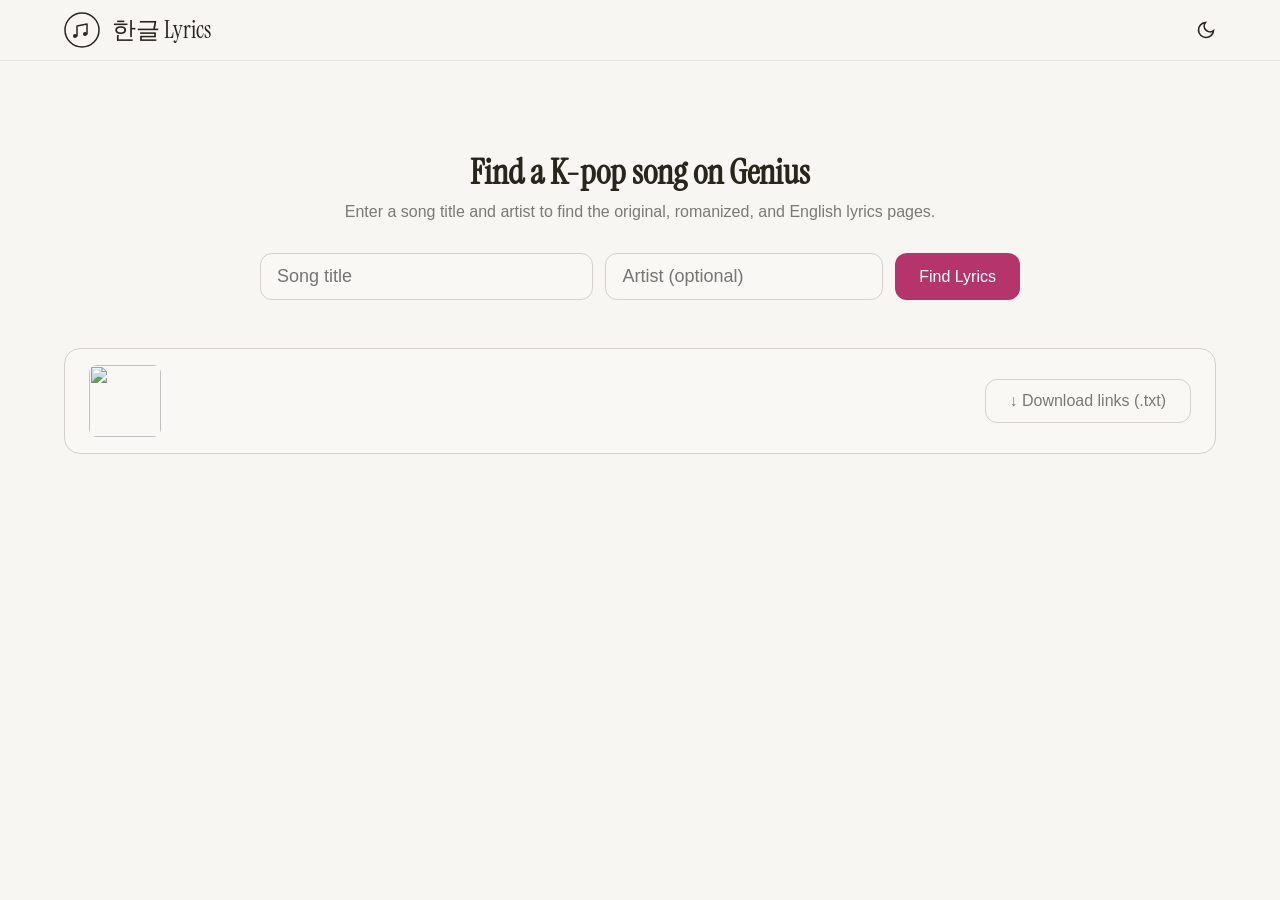
==== src/index.html @ b2701816 "Add K-pop lyrics agent" ====
<!DOCTYPE html>
<html lang="en" data-theme="dark">
<head>
  <meta charset="UTF-8" />
  <meta name="viewport" content="width=device-width, initial-scale=1.0" />
  <title>K-Pop Lyrics Agent</title>

  <link rel="preconnect" href="https://fonts.googleapis.com">
  <link rel="preconnect" href="https://fonts.gstatic.com" crossorigin>
  <link href="https://fonts.googleapis.com/css2?family=Instrument+Serif:ital@0;1&display=swap" rel="stylesheet">
  <link href="https://api.fontshare.com/v2/css?f[]=satoshi@400,500,700&display=swap" rel="stylesheet">

  <link rel="stylesheet" href="./css/style.css" />
</head>
<body>
  <header class="app-header">
    <div class="header-inner">
      <div class="logo" aria-label="K-Pop Lyrics Agent">
        <svg viewBox="0 0 36 36" fill="none" xmlns="http://www.w3.org/2000/svg" width="36" height="36" aria-hidden="true">
          <circle cx="18" cy="18" r="17" stroke="currentColor" stroke-width="1.5"/>
          <path d="M13 24V14l10-2v10" stroke="currentColor" stroke-width="1.5" stroke-linecap="round" stroke-linejoin="round"/>
          <circle cx="11" cy="24" r="2" fill="currentColor"/>
          <circle cx="21" cy="22" r="2" fill="currentColor"/>
        </svg>
        <span class="logo-text">한글 Lyrics</span>
      </div>

      <button class="theme-toggle" data-theme-toggle aria-label="Switch to light mode">
        <svg width="20" height="20" viewBox="0 0 24 24" fill="none" stroke="currentColor" stroke-width="2">
          <path d="M21 12.79A9 9 0 1 1 11.21 3 7 7 0 0 0 21 12.79z"/>
        </svg>
      </button>
    </div>
  </header>

  <main class="app-main">
    <section class="search-section">
      <h1 class="search-title">Find a K-pop song on Genius</h1>
      <p class="search-subtitle">Enter a song title and artist to find the original, romanized, and English lyrics pages.</p>

      <form class="search-form" id="searchForm">
        <input type="text" id="titleInput" class="search-input" placeholder="Song title" aria-label="Song title" required />
        <input type="text" id="artistInput" class="search-input" placeholder="Artist (optional)" aria-label="Artist name" />
        <button type="submit" class="btn btn-primary" id="searchBtn">Find Lyrics</button>
      </form>

      <p class="error-msg" id="errorMsg" role="alert" hidden></p>
      <div class="feedback-card" id="feedbackCard" hidden></div>
    </section>

    <section class="candidate-section" id="candidateSection" hidden>
      <div class="candidate-header">
        <h2 class="candidate-title">Choose the correct song</h2>
        <p class="candidate-subtitle">These were the closest Genius matches.</p>
      </div>
      <div class="candidate-list" id="candidateList"></div>
    </section>

    <section class="song-info" id="songInfo" hidden>
      <img class="song-art" id="songArt" src="" alt="" width="72" height="72" loading="lazy"/>
      <div class="song-meta">
        <p class="song-title" id="songTitle"></p>
        <p class="song-artist" id="songArtist"></p>
      </div>
      <button class="btn btn-ghost" id="downloadBtn">↓ Download links (.txt)</button>
    </section>

    <section class="lyrics-grid" id="lyricsGrid" hidden></section>
  </main>

  <script type="module" src="./js/genius.js"></script>
  <script type="module" src="./js/export.js"></script>
  <script type="module" src="./js/app.js"></script>
</body>
</html>
---- src/css/style.css ----
:root, [data-theme="light"] {
  --font-display: 'Instrument Serif', Georgia, serif;
  --font-body: 'Satoshi', 'Inter', sans-serif;
  --text-xs: clamp(0.75rem, 0.7rem + 0.25vw, 0.875rem);
  --text-sm: clamp(0.875rem, 0.8rem + 0.35vw, 1rem);
  --text-base: clamp(1rem, 0.95rem + 0.25vw, 1.125rem);
  --text-lg: clamp(1.125rem, 1rem + 0.75vw, 1.5rem);
  --text-xl: clamp(1.5rem, 1.2rem + 1.25vw, 2.25rem);

  --space-1: 0.25rem; --space-2: 0.5rem; --space-3: 0.75rem;
  --space-4: 1rem; --space-5: 1.25rem; --space-6: 1.5rem;
  --space-8: 2rem; --space-10: 2.5rem; --space-12: 3rem; --space-16: 4rem;

  --color-bg: #f7f6f2;
  --color-surface: #f9f8f5;
  --color-surface-2: #fbfbf9;
  --color-border: #d4d1ca;
  --color-divider: #dcd9d5;
  --color-text: #28251d;
  --color-text-muted: #7a7974;
  --color-text-faint: #bab9b4;
  --color-primary: #b5346b;
  --color-primary-hover: #8f2253;
  --color-primary-active: #6b163c;
  --color-primary-highlight: #e8d0da;
  --color-warning: #946118;
  --color-success: #437a22;
  --radius-sm: 0.375rem;
  --radius-md: 0.5rem;
  --radius-lg: 0.75rem;
  --radius-xl: 1rem;
  --radius-full: 9999px;
  --shadow-sm: 0 1px 2px oklch(0.2 0.01 80 / 0.06);
  --shadow-md: 0 4px 12px oklch(0.2 0.01 80 / 0.08);
  --transition: 180ms cubic-bezier(0.16, 1, 0.3, 1);
}

[data-theme="dark"] {
  --color-bg: #111010;
  --color-surface: #191718;
  --color-surface-2: #201e1f;
  --color-border: #302d2e;
  --color-divider: #252223;
  --color-text: #e8e4e4;
  --color-text-muted: #7a7478;
  --color-text-faint: #4a4548;
  --color-primary: #e8678d;
  --color-primary-hover: #d44472;
  --color-primary-active: #b82d58;
  --color-primary-highlight: #3d2430;
  --color-warning: #d0a450;
  --color-success: #74b34d;
  --shadow-sm: 0 1px 2px oklch(0 0 0 / 0.25);
  --shadow-md: 0 4px 12px oklch(0 0 0 / 0.35);
}

*, *::before, *::after { box-sizing: border-box; margin: 0; padding: 0; }
body {
  min-height: 100dvh;
  font-family: var(--font-body);
  font-size: var(--text-base);
  color: var(--color-text);
  background: var(--color-bg);
}
img, svg { display: block; max-width: 100%; height: auto; }
input, button { font: inherit; color: inherit; }
button { cursor: pointer; background: none; border: none; }

.app-header {
  position: sticky; top: 0; z-index: 100;
  background: color-mix(in oklch, var(--color-bg) 85%, transparent);
  backdrop-filter: blur(12px);
  border-bottom: 1px solid oklch(from var(--color-text) l c h / 0.08);
}
.header-inner {
  max-width: 1200px; margin-inline: auto;
  padding: var(--space-3) var(--space-6);
  display: flex; align-items: center; justify-content: space-between;
}
.logo { display: flex; align-items: center; gap: var(--space-3); }
.logo-text { font-family: var(--font-display); font-size: var(--text-lg); }

.app-main {
  max-width: 1200px; margin-inline: auto;
  padding: var(--space-10) var(--space-6) var(--space-16);
}
.search-section {
  text-align: center;
  padding-block: var(--space-12);
  max-width: 760px;
  margin-inline: auto;
}
.search-title {
  font-family: var(--font-display);
  font-size: var(--text-xl);
  margin-bottom: var(--space-2);
}
.search-subtitle {
  color: var(--color-text-muted);
  font-size: var(--text-sm);
  margin-bottom: var(--space-8);
}
.search-form {
  display: grid;
  grid-template-columns: 1.2fr 1fr auto;
  gap: var(--space-3);
}
@media (max-width: 840px) {
  .search-form { grid-template-columns: 1fr; }
}
.search-input {
  min-width: 0;
  padding: var(--space-3) var(--space-4);
  background: var(--color-surface);
  border: 1px solid var(--color-border);
  border-radius: var(--radius-lg);
}
.search-input:focus {
  border-color: var(--color-primary);
  outline: none;
  box-shadow: 0 0 0 3px var(--color-primary-highlight);
}
.btn {
  display: inline-flex; align-items: center; justify-content: center;
  min-height: 44px; padding: var(--space-3) var(--space-6);
  border-radius: var(--radius-lg); font-size: var(--text-sm); font-weight: 500;
  transition: background var(--transition), color var(--transition), transform var(--transition);
}
.btn-primary { background: var(--color-primary); color: white; }
.btn-primary:hover { background: var(--color-primary-hover); }
.btn-ghost {
  border: 1px solid var(--color-border);
  color: var(--color-text-muted);
}
.feedback-card {
  margin-top: var(--space-4);
  padding: var(--space-4) var(--space-5);
  text-align: left;
  background: var(--color-surface);
  border: 1px solid var(--color-border);
  border-radius: var(--radius-lg);
}
.feedback-card.warning { border-color: color-mix(in oklch, var(--color-warning) 45%, var(--color-border)); }
.feedback-card.success { border-color: color-mix(in oklch, var(--color-success) 45%, var(--color-border)); }
.feedback-card.error { border-color: color-mix(in oklch, #d14 50%, var(--color-border)); }
.error-msg {
  margin-top: var(--space-3);
  color: #e05c7a;
  font-size: var(--text-sm);
}
.candidate-section {
  margin-bottom: var(--space-8);
}
.candidate-header { margin-bottom: var(--space-4); }
.candidate-title { font-size: var(--text-lg); }
.candidate-subtitle { color: var(--color-text-muted); font-size: var(--text-sm); margin-top: var(--space-1); }
.candidate-list {
  display: grid;
  gap: var(--space-3);
}
.candidate-item {
  width: 100%;
  text-align: left;
  background: var(--color-surface);
  border: 1px solid var(--color-border);
  border-radius: var(--radius-xl);
  padding: var(--space-4);
  box-shadow: var(--shadow-sm);
}
.candidate-item:hover {
  border-color: color-mix(in oklch, var(--color-primary) 45%, var(--color-border));
}
.candidate-song { font-weight: 700; }
.candidate-artist, .candidate-meta { font-size: var(--text-sm); color: var(--color-text-muted); }
.song-info {
  display: flex; align-items: center; gap: var(--space-4);
  background: var(--color-surface);
  border: 1px solid var(--color-border);
  border-radius: var(--radius-xl);
  padding: var(--space-4) var(--space-6);
  margin-bottom: var(--space-8);
}
.song-art {
  width: 72px; height: 72px; object-fit: cover; border-radius: var(--radius-md); flex-shrink: 0;
}
.song-meta { flex: 1; }
.song-title { font-weight: 700; }
.song-artist { font-size: var(--text-sm); color: var(--color-text-muted); margin-top: var(--space-1); }
.lyrics-grid {
  display: grid;
  grid-template-columns: repeat(3, 1fr);
  gap: var(--space-6);
}
@media (max-width: 900px) {
  .lyrics-grid { grid-template-columns: 1fr; }
}
.lyric-panel {
  min-height: 480px;
  background: var(--color-surface);
  border: 1px solid var(--color-border);
  border-radius: var(--radius-xl);
  overflow: hidden;
}
.panel-header {
  display: flex; align-items: center; justify-content: space-between;
  padding: var(--space-4) var(--space-5);
  border-bottom: 1px solid var(--color-divider);
  background: var(--color-surface-2);
}
.panel-label {
  font-size: var(--text-xs); font-weight: 700; text-transform: uppercase; letter-spacing: .08em;
  color: var(--color-text-muted);
}
.panel-lang { font-size: var(--text-base); font-weight: 600; }
.panel-body {
  padding: var(--space-5);
  display: flex; flex-direction: column; gap: var(--space-4);
}
.genius-link { color: var(--color-primary); text-decoration: none; font-size: var(--text-sm); }
.genius-link:hover { text-decoration: underline; }
.panel-not-found { color: var(--color-text-muted); font-size: var(--text-sm); }
.genius-embed {
  width: 100%; border: none; min-height: 380px;
}
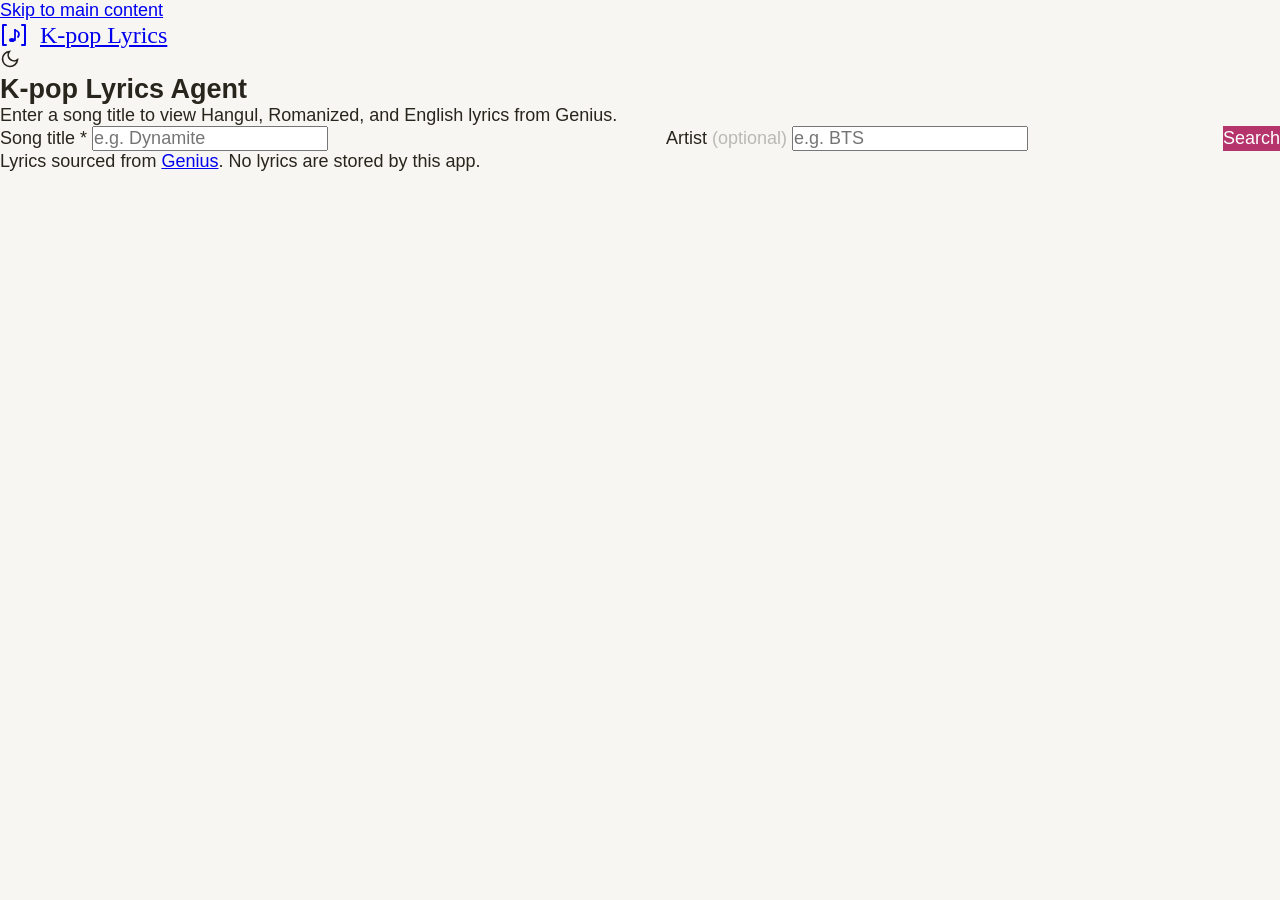
==== commit c6a05d0d: "Add autosuggest, session history, and feedback states" ====
--- a/src/index.html
+++ b/src/index.html
@@ -1,75 +1,222 @@
 <!DOCTYPE html>
-<html lang="en" data-theme="dark">
+<html lang="en">
 <head>
-  <meta charset="UTF-8" />
-  <meta name="viewport" content="width=device-width, initial-scale=1.0" />
-  <title>K-Pop Lyrics Agent</title>
-
-  <link rel="preconnect" href="https://fonts.googleapis.com">
-  <link rel="preconnect" href="https://fonts.gstatic.com" crossorigin>
-  <link href="https://fonts.googleapis.com/css2?family=Instrument+Serif:ital@0;1&display=swap" rel="stylesheet">
+  <meta charset="UTF-8">
+  <meta name="viewport" content="width=device-width, initial-scale=1.0">
+  <meta name="description" content="Search any K-pop song and instantly view its Hangul, Romanized Korean, and English lyrics from Genius.">
+  <title>K-pop Lyrics Agent</title>
+
+  <!-- Favicon (inline SVG data URI) -->
+  <link rel="icon" href="data:image/svg+xml,<svg xmlns='http://www.w3.org/2000/svg' viewBox='0 0 32 32'><text y='26' font-size='26'>🎵</text></svg>">
+
+  <!-- Font: Satoshi from Fontshare -->
+  <link rel="preconnect" href="https://api.fontshare.com">
   <link href="https://api.fontshare.com/v2/css?f[]=satoshi@400,500,700&display=swap" rel="stylesheet">
 
-  <link rel="stylesheet" href="./css/style.css" />
+  <!-- Styles -->
+  <link rel="stylesheet" href="./css/style.css">
 </head>
 <body>
-  <header class="app-header">
-    <div class="header-inner">
-      <div class="logo" aria-label="K-Pop Lyrics Agent">
-        <svg viewBox="0 0 36 36" fill="none" xmlns="http://www.w3.org/2000/svg" width="36" height="36" aria-hidden="true">
-          <circle cx="18" cy="18" r="17" stroke="currentColor" stroke-width="1.5"/>
-          <path d="M13 24V14l10-2v10" stroke="currentColor" stroke-width="1.5" stroke-linecap="round" stroke-linejoin="round"/>
-          <circle cx="11" cy="24" r="2" fill="currentColor"/>
-          <circle cx="21" cy="22" r="2" fill="currentColor"/>
-        </svg>
-        <span class="logo-text">한글 Lyrics</span>
-      </div>
-
-      <button class="theme-toggle" data-theme-toggle aria-label="Switch to light mode">
-        <svg width="20" height="20" viewBox="0 0 24 24" fill="none" stroke="currentColor" stroke-width="2">
-          <path d="M21 12.79A9 9 0 1 1 11.21 3 7 7 0 0 0 21 12.79z"/>
-        </svg>
-      </button>
+
+  <!-- Skip link for keyboard accessibility -->
+  <a class="skip-link" href="#main-content">Skip to main content</a>
+
+  <!-- ── Header ──────────────────────────────────────────────────────────── -->
+  <header class="site-header" role="banner">
+    <a href="." class="logo" aria-label="K-pop Lyrics Agent home">
+      <svg class="logo-mark" width="28" height="28" viewBox="0 0 28 28" fill="none" aria-hidden="true">
+        <path d="M6 4 L3 4 L3 24 L6 24" stroke="currentColor" stroke-width="2" stroke-linecap="round" stroke-linejoin="round"/>
+        <path d="M22 4 L25 4 L25 24 L22 24" stroke="currentColor" stroke-width="2" stroke-linecap="round" stroke-linejoin="round"/>
+        <ellipse cx="12" cy="19" rx="3" ry="2" fill="currentColor"/>
+        <line x1="15" y1="19" x2="15" y2="9" stroke="currentColor" stroke-width="1.8" stroke-linecap="round"/>
+        <path d="M15 9 Q21 11 18 16" stroke="currentColor" stroke-width="1.8" stroke-linecap="round" fill="none"/>
+      </svg>
+      <span class="logo-text">K-pop Lyrics</span>
+    </a>
+
+    <div class="header-actions">
+      <button
+        class="btn-icon"
+        data-theme-toggle
+        aria-label="Toggle colour mode"
+        type="button"
+      ></button>
     </div>
   </header>
 
-  <main class="app-main">
-    <section class="search-section">
-      <h1 class="search-title">Find a K-pop song on Genius</h1>
-      <p class="search-subtitle">Enter a song title and artist to find the original, romanized, and English lyrics pages.</p>
-
-      <form class="search-form" id="searchForm">
-        <input type="text" id="titleInput" class="search-input" placeholder="Song title" aria-label="Song title" required />
-        <input type="text" id="artistInput" class="search-input" placeholder="Artist (optional)" aria-label="Artist name" />
-        <button type="submit" class="btn btn-primary" id="searchBtn">Find Lyrics</button>
+  <!-- ── Main ────────────────────────────────────────────────────────────── -->
+  <main id="main-content" class="page-main">
+
+    <!-- Search card -->
+    <section aria-label="Search for K-pop lyrics" class="search-card">
+      <h1>K-pop Lyrics Agent</h1>
+      <p class="tagline">Enter a song title to view Hangul, Romanized, and English lyrics from Genius.</p>
+
+      <form class="search-form" role="search" onsubmit="return false;">
+
+        <!-- Title field + autosuggest -->
+        <div class="field">
+          <label for="title-input">Song title <span aria-hidden="true">*</span></label>
+          <input
+            id="title-input"
+            type="text"
+            placeholder="e.g. Dynamite"
+            autocomplete="off"
+            required
+            aria-required="true"
+            aria-label="Song title"
+          >
+          <ul
+            id="artist-suggestions"
+            role="listbox"
+            aria-label="Artist suggestions"
+            hidden
+          ></ul>
+        </div>
+
+        <!-- Artist field -->
+        <div class="field">
+          <label for="artist-input">Artist <span style="color:var(--color-text-faint);font-weight:400">(optional)</span></label>
+          <input
+            id="artist-input"
+            type="text"
+            placeholder="e.g. BTS"
+            autocomplete="off"
+            aria-label="Artist name (optional)"
+          >
+        </div>
+
+        <!-- Search button -->
+        <button
+          id="search-btn"
+          type="submit"
+          class="btn-primary"
+          aria-label="Search Genius for lyrics"
+        >
+          Search
+        </button>
       </form>
 
-      <p class="error-msg" id="errorMsg" role="alert" hidden></p>
-      <div class="feedback-card" id="feedbackCard" hidden></div>
+      <!-- Feedback / status bar -->
+      <div
+        id="feedback"
+        role="status"
+        aria-live="polite"
+        class="feedback"
+        hidden
+      ></div>
     </section>
 
-    <section class="candidate-section" id="candidateSection" hidden>
-      <div class="candidate-header">
-        <h2 class="candidate-title">Choose the correct song</h2>
-        <p class="candidate-subtitle">These were the closest Genius matches.</p>
+    <!-- ── Results ──────────────────────────────────────────────────────── -->
+    <section id="results-section" aria-label="Lyrics results" hidden>
+      <div class="results-card">
+
+        <!-- Song meta — populated by JS -->
+        <div id="song-meta" class="song-meta" aria-live="polite"></div>
+
+        <!-- Tab bar -->
+        <div class="tabs-bar" role="tablist" aria-label="Lyric variants">
+          <div class="tabs-group">
+            <button
+              class="tab-btn active"
+              role="tab"
+              aria-selected="true"
+              aria-controls="panel-hangul"
+              data-panel="panel-hangul"
+              id="tab-hangul"
+            >한국어 Hangul</button>
+
+            <button
+              class="tab-btn"
+              role="tab"
+              aria-selected="false"
+              aria-controls="panel-romanized"
+              data-panel="panel-romanized"
+              id="tab-romanized"
+            >Romanized</button>
+
+            <button
+              class="tab-btn"
+              role="tab"
+              aria-selected="false"
+              aria-controls="panel-english"
+              data-panel="panel-english"
+              id="tab-english"
+            >English</button>
+          </div>
+
+          <!-- Download button -->
+          <button
+            id="download-btn"
+            class="btn-ghost btn-sm"
+            aria-label="Download all lyric links as a text file"
+            type="button"
+          >
+            <svg width="14" height="14" viewBox="0 0 24 24" fill="none" stroke="currentColor" stroke-width="2" aria-hidden="true">
+              <path d="M21 15v4a2 2 0 0 1-2 2H5a2 2 0 0 1-2-2v-4"/>
+              <polyline points="7 10 12 15 17 10"/>
+              <line x1="12" y1="15" x2="12" y2="3"/>
+            </svg>
+            Download
+          </button>
+        </div>
+
+        <!-- Tab panels — content injected by JS -->
+        <div
+          id="panel-hangul"
+          role="tabpanel"
+          aria-labelledby="tab-hangul"
+          class="tab-panel"
+        ></div>
+
+        <div
+          id="panel-romanized"
+          role="tabpanel"
+          aria-labelledby="tab-romanized"
+          class="tab-panel"
+          hidden
+        ></div>
+
+        <div
+          id="panel-english"
+          role="tabpanel"
+          aria-labelledby="tab-english"
+          class="tab-panel"
+          hidden
+        ></div>
+
       </div>
-      <div class="candidate-list" id="candidateList"></div>
     </section>
 
-    <section class="song-info" id="songInfo" hidden>
-      <img class="song-art" id="songArt" src="" alt="" width="72" height="72" loading="lazy"/>
-      <div class="song-meta">
-        <p class="song-title" id="songTitle"></p>
-        <p class="song-artist" id="songArtist"></p>
+    <!-- ── Session history ──────────────────────────────────────────────── -->
+    <aside id="history-panel" aria-label="Recent searches" hidden>
+      <div class="history-card">
+        <div class="history-header">
+          <h2>Recent searches
+            <span style="color:var(--color-text-faint);font-weight:400;font-size:var(--text-xs)">
+              (this session only)
+            </span>
+          </h2>
+          <button
+            id="clear-history-btn"
+            class="btn-ghost btn-sm"
+            aria-label="Clear search history"
+            type="button"
+          >Clear</button>
+        </div>
+        <ul id="history-list" class="history-list" role="list" aria-label="Search history"></ul>
       </div>
-      <button class="btn btn-ghost" id="downloadBtn">↓ Download links (.txt)</button>
-    </section>
-
-    <section class="lyrics-grid" id="lyricsGrid" hidden></section>
+    </aside>
+
   </main>
 
-  <script type="module" src="./js/genius.js"></script>
-  <script type="module" src="./js/export.js"></script>
+  <!-- ── Footer ──────────────────────────────────────────────────────────── -->
+  <footer class="site-footer" role="contentinfo">
+    <p>Lyrics sourced from <a href="https://genius.com" target="_blank" rel="noopener noreferrer">Genius</a>. No lyrics are stored by this app.</p>
+  </footer>
+
+  <!-- ES module — required for import/export in app.js -->
   <script type="module" src="./js/app.js"></script>
+
 </body>
 </html>
--- a/src/css/style.css
+++ b/src/css/style.css
@@ -221,4 +221,63 @@
 .panel-not-found { color: var(--color-text-muted); font-size: var(--text-sm); }
 .genius-embed {
   width: 100%; border: none; min-height: 380px;
-}+}
+
+/* ── Autosuggest dropdown ────────────────────────────────────────────────────── */
+#artist-suggestions {
+  position: absolute; top: calc(100% + 4px); left: 0; right: 0;
+  background: var(--color-surface-2);
+  border: 1px solid oklch(from var(--color-text) l c h / 0.12);
+  border-radius: var(--radius-md); box-shadow: var(--shadow-md);
+  list-style: none; z-index: 200; overflow: hidden; padding: var(--space-1) 0;
+}
+#artist-suggestions[hidden] { display: none; }
+#artist-suggestions li {
+  display: flex; align-items: center; gap: var(--space-2);
+  padding: var(--space-2) var(--space-3); cursor: pointer;
+  font-size: var(--text-sm); color: var(--color-text);
+  transition: background var(--transition-interactive);
+}
+#artist-suggestions li:hover,
+#artist-suggestions li:focus { background: var(--color-surface-offset); outline: none; }
+#artist-suggestions li img { border-radius: var(--radius-full); object-fit: cover; flex-shrink: 0; }
+
+/* ── Feedback bar ────────────────────────────────────────────────────────────── */
+.feedback {
+  padding: var(--space-3) var(--space-4); border-radius: var(--radius-md);
+  font-size: var(--text-sm); border: 1px solid transparent;
+  animation: fadeIn 200ms ease; margin-top: var(--space-4);
+}
+.feedback[hidden] { display: none; }
+.feedback--info    { background: var(--color-primary-highlight); color: var(--color-primary-hover); border-color: oklch(from var(--color-primary) l c h / 0.2); }
+.feedback--warning { background: var(--color-warning-highlight); color: var(--color-warning);       border-color: oklch(from var(--color-warning) l c h / 0.2); }
+.feedback--error   { background: var(--color-error-highlight);   color: var(--color-error);         border-color: oklch(from var(--color-error) l c h / 0.2); }
+@keyframes fadeIn { from { opacity: 0; transform: translateY(-4px); } to { opacity: 1; transform: none; } }
+
+/* ── History panel ───────────────────────────────────────────────────────────── */
+#history-panel[hidden] { display: none; }
+.history-card {
+  background: var(--color-surface);
+  border: 1px solid oklch(from var(--color-text) l c h / 0.08);
+  border-radius: var(--radius-xl); padding: var(--space-5) var(--space-6);
+  box-shadow: var(--shadow-sm);
+}
+.history-header { display: flex; align-items: center; justify-content: space-between; margin-bottom: var(--space-4); }
+.history-header h2 { font-size: var(--text-base); font-weight: 600; color: var(--color-text-muted); }
+.history-list { display: flex; flex-direction: column; gap: var(--space-1); list-style: none; }
+.history-entry {
+  display: flex; align-items: center; justify-content: space-between;
+  width: 100%; padding: var(--space-2) var(--space-3);
+  border-radius: var(--radius-md); background: transparent; text-align: left;
+  gap: var(--space-4); border: 1px solid transparent;
+}
+.history-entry:hover  { background: var(--color-surface-offset); border-color: oklch(from var(--color-text) l c h / 0.07); }
+.history-entry:active { background: var(--color-surface-dynamic); }
+.history-song   { display: flex; flex-direction: column; min-width: 0; gap: 2px; }
+.history-title  { font-size: var(--text-sm); font-weight: 600; color: var(--color-text); white-space: nowrap; overflow: hidden; text-overflow: ellipsis; }
+.history-artist { font-size: var(--text-xs); color: var(--color-text-muted); white-space: nowrap; overflow: hidden; text-overflow: ellipsis; }
+.history-badges { display: flex; align-items: center; gap: var(--space-1); flex-shrink: 0; }
+.badge-label    { font-size: var(--text-xs); color: var(--color-text-faint); font-weight: 600; }
+.variant-badge  { font-size: var(--text-xs); width: 18px; text-align: center; }
+.variant-badge.found   { color: var(--color-success); }
+.variant-badge.missing { color: var(--color-text-faint); }
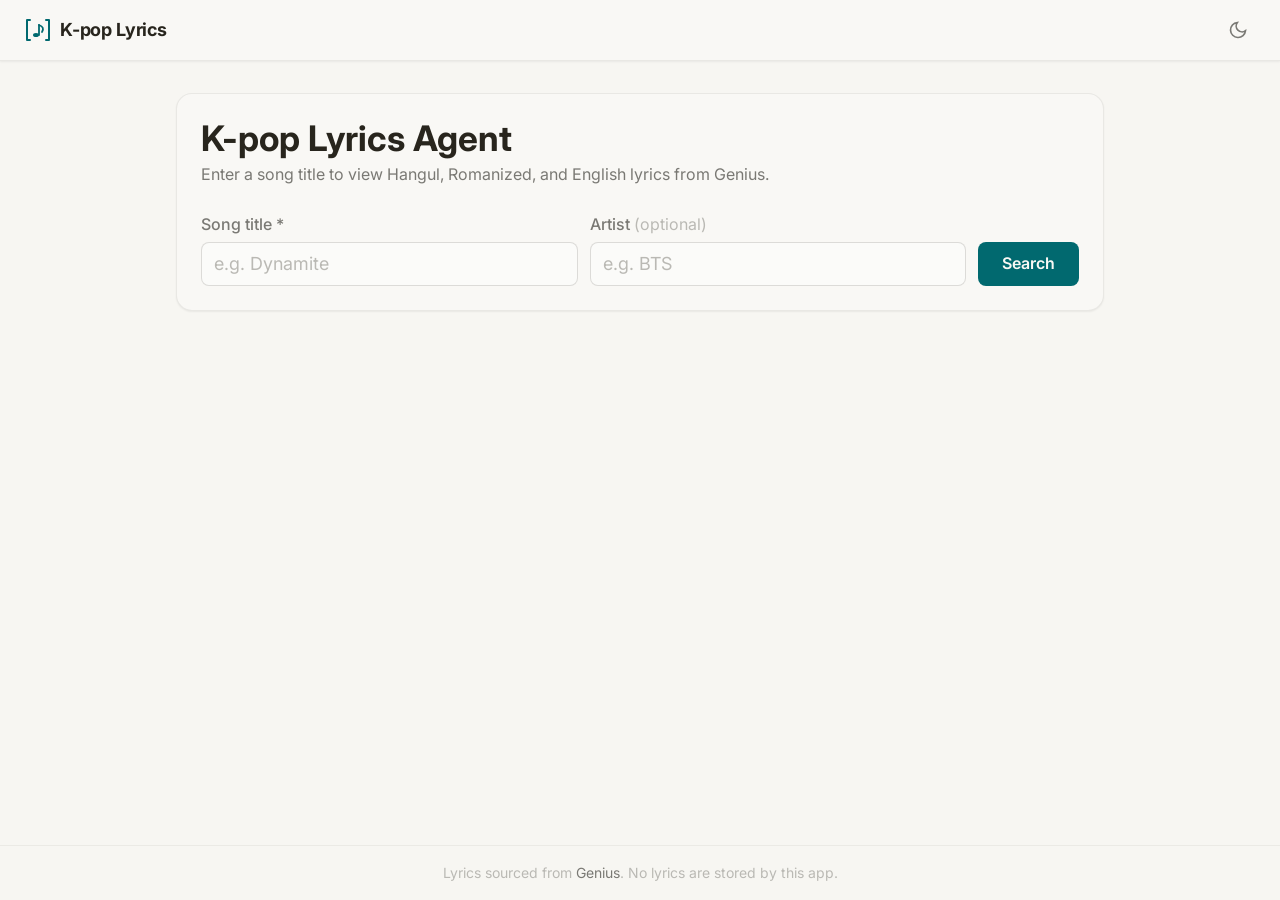
==== commit e76ebb0b: "Fix lyrics display: fetch text from Genius, remove iframe" ====
--- a/src/index.html
+++ b/src/index.html
@@ -9,9 +9,10 @@
   <!-- Favicon (inline SVG data URI) -->
   <link rel="icon" href="data:image/svg+xml,<svg xmlns='http://www.w3.org/2000/svg' viewBox='0 0 32 32'><text y='26' font-size='26'>🎵</text></svg>">
 
-  <!-- Font: Satoshi from Fontshare -->
-  <link rel="preconnect" href="https://api.fontshare.com">
-  <link href="https://api.fontshare.com/v2/css?f[]=satoshi@400,500,700&display=swap" rel="stylesheet">
+  <!-- Font: Inter from Google Fonts -->
+  <link rel="preconnect" href="https://fonts.googleapis.com">
+  <link rel="preconnect" href="https://fonts.gstatic.com" crossorigin>
+  <link href="https://fonts.googleapis.com/css2?family=Inter:wght@400;500;600;700&display=swap" rel="stylesheet">
 
   <!-- Styles -->
   <link rel="stylesheet" href="./css/style.css">
--- a/src/css/style.css
+++ b/src/css/style.css
@@ -1,275 +1,426 @@
+/* ─── style.css ────────────────────────────────────────────────────────────────
+   Art direction: K-pop lyrics tool → focused utility, clean & precise
+   Palette: neutral beige surfaces + teal accent (Nexus system)
+   Typography: Satoshi (body, all weights) — no display font needed for a tool
+   Density: balanced; form area tight, results area generous
+   ─────────────────────────────────────────────────────────────────────────── */
+
+/* ── Design tokens ─────────────────────────────────────────────────────────── */
 :root, [data-theme="light"] {
-  --font-display: 'Instrument Serif', Georgia, serif;
-  --font-body: 'Satoshi', 'Inter', sans-serif;
-  --text-xs: clamp(0.75rem, 0.7rem + 0.25vw, 0.875rem);
-  --text-sm: clamp(0.875rem, 0.8rem + 0.35vw, 1rem);
-  --text-base: clamp(1rem, 0.95rem + 0.25vw, 1.125rem);
-  --text-lg: clamp(1.125rem, 1rem + 0.75vw, 1.5rem);
-  --text-xl: clamp(1.5rem, 1.2rem + 1.25vw, 2.25rem);
-
-  --space-1: 0.25rem; --space-2: 0.5rem; --space-3: 0.75rem;
-  --space-4: 1rem; --space-5: 1.25rem; --space-6: 1.5rem;
-  --space-8: 2rem; --space-10: 2.5rem; --space-12: 3rem; --space-16: 4rem;
-
-  --color-bg: #f7f6f2;
-  --color-surface: #f9f8f5;
-  --color-surface-2: #fbfbf9;
-  --color-border: #d4d1ca;
-  --color-divider: #dcd9d5;
-  --color-text: #28251d;
-  --color-text-muted: #7a7974;
-  --color-text-faint: #bab9b4;
-  --color-primary: #b5346b;
-  --color-primary-hover: #8f2253;
-  --color-primary-active: #6b163c;
-  --color-primary-highlight: #e8d0da;
-  --color-warning: #946118;
-  --color-success: #437a22;
-  --radius-sm: 0.375rem;
-  --radius-md: 0.5rem;
-  --radius-lg: 0.75rem;
-  --radius-xl: 1rem;
+  --text-xs:   clamp(0.75rem,  0.7rem  + 0.25vw, 0.875rem);
+  --text-sm:   clamp(0.875rem, 0.8rem  + 0.35vw, 1rem);
+  --text-base: clamp(1rem,     0.95rem + 0.25vw, 1.125rem);
+  --text-lg:   clamp(1.125rem, 1rem    + 0.75vw, 1.5rem);
+  --text-xl:   clamp(1.5rem,   1.2rem  + 1.25vw, 2.25rem);
+
+  --space-1:  0.25rem;
+  --space-2:  0.5rem;
+  --space-3:  0.75rem;
+  --space-4:  1rem;
+  --space-5:  1.25rem;
+  --space-6:  1.5rem;
+  --space-8:  2rem;
+  --space-10: 2.5rem;
+  --space-12: 3rem;
+  --space-16: 4rem;
+
+  --color-bg:              #f7f6f2;
+  --color-surface:         #f9f8f5;
+  --color-surface-2:       #fbfbf9;
+  --color-surface-offset:  #f3f0ec;
+  --color-surface-dynamic: #e6e4df;
+  --color-divider:         #dcd9d5;
+  --color-border:          #d4d1ca;
+  --color-text:            #28251d;
+  --color-text-muted:      #7a7974;
+  --color-text-faint:      #bab9b4;
+  --color-text-inverse:    #f9f8f4;
+  --color-primary:         #01696f;
+  --color-primary-hover:   #0c4e54;
+  --color-primary-active:  #0f3638;
+  --color-primary-highlight: #cedcd8;
+  --color-warning:         #964219;
+  --color-warning-highlight: #ddcfc6;
+  --color-error:           #a12c7b;
+  --color-error-highlight: #e0ced7;
+  --color-success:         #437a22;
+  --color-success-highlight: #d4dfcc;
+
+  --radius-sm:   0.375rem;
+  --radius-md:   0.5rem;
+  --radius-lg:   0.75rem;
+  --radius-xl:   1rem;
   --radius-full: 9999px;
+
   --shadow-sm: 0 1px 2px oklch(0.2 0.01 80 / 0.06);
   --shadow-md: 0 4px 12px oklch(0.2 0.01 80 / 0.08);
-  --transition: 180ms cubic-bezier(0.16, 1, 0.3, 1);
+  --shadow-lg: 0 12px 32px oklch(0.2 0.01 80 / 0.12);
+
+  --transition-interactive: 180ms cubic-bezier(0.16, 1, 0.3, 1);
+
+  --content-narrow:  640px;
+  --content-default: 960px;
+
+  --font-body: 'Inter', system-ui, sans-serif;
 }
 
 [data-theme="dark"] {
-  --color-bg: #111010;
-  --color-surface: #191718;
-  --color-surface-2: #201e1f;
-  --color-border: #302d2e;
-  --color-divider: #252223;
-  --color-text: #e8e4e4;
-  --color-text-muted: #7a7478;
-  --color-text-faint: #4a4548;
-  --color-primary: #e8678d;
-  --color-primary-hover: #d44472;
-  --color-primary-active: #b82d58;
-  --color-primary-highlight: #3d2430;
-  --color-warning: #d0a450;
-  --color-success: #74b34d;
-  --shadow-sm: 0 1px 2px oklch(0 0 0 / 0.25);
-  --shadow-md: 0 4px 12px oklch(0 0 0 / 0.35);
-}
-
+  --color-bg:              #171614;
+  --color-surface:         #1c1b19;
+  --color-surface-2:       #201f1d;
+  --color-surface-offset:  #1d1c1a;
+  --color-surface-dynamic: #2d2c2a;
+  --color-divider:         #262523;
+  --color-border:          #393836;
+  --color-text:            #cdccca;
+  --color-text-muted:      #797876;
+  --color-text-faint:      #5a5957;
+  --color-text-inverse:    #2b2a28;
+  --color-primary:         #4f98a3;
+  --color-primary-hover:   #227f8b;
+  --color-primary-active:  #1a626b;
+  --color-primary-highlight: #313b3b;
+  --color-warning:         #bb653b;
+  --color-warning-highlight: #564942;
+  --color-error:           #d163a7;
+  --color-error-highlight: #4c3d46;
+  --color-success:         #6daa45;
+  --color-success-highlight: #3a4435;
+  --shadow-sm: 0 1px 2px oklch(0 0 0 / 0.2);
+  --shadow-md: 0 4px 12px oklch(0 0 0 / 0.3);
+  --shadow-lg: 0 12px 32px oklch(0 0 0 / 0.4);
+}
+
+@media (prefers-color-scheme: dark) {
+  :root:not([data-theme]) {
+    --color-bg:              #171614;
+    --color-surface:         #1c1b19;
+    --color-surface-2:       #201f1d;
+    --color-surface-offset:  #1d1c1a;
+    --color-surface-dynamic: #2d2c2a;
+    --color-divider:         #262523;
+    --color-border:          #393836;
+    --color-text:            #cdccca;
+    --color-text-muted:      #797876;
+    --color-text-faint:      #5a5957;
+    --color-text-inverse:    #2b2a28;
+    --color-primary:         #4f98a3;
+    --color-primary-hover:   #227f8b;
+    --color-primary-active:  #1a626b;
+    --color-primary-highlight: #313b3b;
+    --color-warning:         #bb653b;
+    --color-warning-highlight: #564942;
+    --color-error:           #d163a7;
+    --color-error-highlight: #4c3d46;
+    --color-success:         #6daa45;
+    --color-success-highlight: #3a4435;
+    --shadow-sm: 0 1px 2px oklch(0 0 0 / 0.2);
+    --shadow-md: 0 4px 12px oklch(0 0 0 / 0.3);
+    --shadow-lg: 0 12px 32px oklch(0 0 0 / 0.4);
+  }
+}
+
+/* ── Base reset ─────────────────────────────────────────────────────────────── */
 *, *::before, *::after { box-sizing: border-box; margin: 0; padding: 0; }
+html {
+  -webkit-font-smoothing: antialiased;
+  -moz-osx-font-smoothing: grayscale;
+  text-rendering: optimizeLegibility;
+  scroll-behavior: smooth;
+  scroll-padding-top: var(--space-16);
+}
 body {
   min-height: 100dvh;
+  line-height: 1.6;
   font-family: var(--font-body);
   font-size: var(--text-base);
   color: var(--color-text);
-  background: var(--color-bg);
+  background-color: var(--color-bg);
+  display: flex;
+  flex-direction: column;
 }
 img, svg { display: block; max-width: 100%; height: auto; }
-input, button { font: inherit; color: inherit; }
+input, button, select { font: inherit; color: inherit; }
+h1, h2, h3 { text-wrap: balance; line-height: 1.15; }
+p { text-wrap: pretty; }
 button { cursor: pointer; background: none; border: none; }
-
-.app-header {
-  position: sticky; top: 0; z-index: 100;
-  background: color-mix(in oklch, var(--color-bg) 85%, transparent);
-  backdrop-filter: blur(12px);
+::selection { background: oklch(from var(--color-primary) l c h / 0.2); color: var(--color-text); }
+:focus-visible { outline: 2px solid var(--color-primary); outline-offset: 3px; border-radius: var(--radius-sm); }
+@media (prefers-reduced-motion: reduce) {
+  *, *::before, *::after { animation-duration: 0.01ms !important; transition-duration: 0.01ms !important; }
+}
+a, button, [role="button"], input, select {
+  transition: color var(--transition-interactive), background var(--transition-interactive),
+              border-color var(--transition-interactive), box-shadow var(--transition-interactive),
+              opacity var(--transition-interactive);
+}
+.sr-only { position:absolute; width:1px; height:1px; padding:0; margin:-1px; overflow:hidden; clip:rect(0,0,0,0); white-space:nowrap; border-width:0; }
+
+/* ── Skip link ──────────────────────────────────────────────────────────────── */
+.skip-link {
+  position: fixed; top: var(--space-2); left: var(--space-2);
+  background: var(--color-primary); color: var(--color-text-inverse);
+  padding: var(--space-2) var(--space-4); border-radius: var(--radius-md);
+  font-size: var(--text-sm); font-weight: 600; z-index: 9999;
+  transform: translateY(-200%); transition: transform var(--transition-interactive);
+}
+.skip-link:focus { transform: translateY(0); }
+
+/* ── Header ─────────────────────────────────────────────────────────────────── */
+.site-header {
+  background: var(--color-surface);
   border-bottom: 1px solid oklch(from var(--color-text) l c h / 0.08);
-}
-.header-inner {
-  max-width: 1200px; margin-inline: auto;
   padding: var(--space-3) var(--space-6);
   display: flex; align-items: center; justify-content: space-between;
-}
-.logo { display: flex; align-items: center; gap: var(--space-3); }
-.logo-text { font-family: var(--font-display); font-size: var(--text-lg); }
-
-.app-main {
-  max-width: 1200px; margin-inline: auto;
-  padding: var(--space-10) var(--space-6) var(--space-16);
-}
-.search-section {
-  text-align: center;
-  padding-block: var(--space-12);
-  max-width: 760px;
+  position: sticky; top: 0; z-index: 100;
+  box-shadow: var(--shadow-sm);
+}
+.logo { display: flex; align-items: center; gap: var(--space-2); text-decoration: none; color: var(--color-text); }
+.logo-mark { color: var(--color-primary); flex-shrink: 0; }
+.logo-text { font-size: var(--text-base); font-weight: 700; letter-spacing: -0.01em; }
+.header-actions { display: flex; align-items: center; gap: var(--space-2); }
+.btn-icon {
+  display: flex; align-items: center; justify-content: center;
+  width: 36px; height: 36px; border-radius: var(--radius-md);
+  color: var(--color-text-muted); background: transparent;
+}
+.btn-icon:hover { background: var(--color-surface-offset); color: var(--color-text); }
+.btn-icon:active { background: var(--color-surface-dynamic); }
+
+/* ── Layout ─────────────────────────────────────────────────────────────────── */
+.page-main {
+  flex: 1;
+  max-width: var(--content-default);
   margin-inline: auto;
-}
-.search-title {
-  font-family: var(--font-display);
+  width: 100%;
+  padding: var(--space-8) var(--space-4) var(--space-16);
+  display: flex; flex-direction: column; gap: var(--space-8);
+}
+
+/* ── Search card ─────────────────────────────────────────────────────────────── */
+.search-card {
+  background: var(--color-surface);
+  border: 1px solid oklch(from var(--color-text) l c h / 0.08);
+  border-radius: var(--radius-xl);
+  padding: var(--space-6);
+  box-shadow: var(--shadow-sm);
+}
+.search-card h1 {
   font-size: var(--text-xl);
-  margin-bottom: var(--space-2);
-}
-.search-subtitle {
+  font-weight: 700;
+  color: var(--color-text);
+  margin-bottom: var(--space-1);
+}
+.search-card .tagline {
   color: var(--color-text-muted);
   font-size: var(--text-sm);
-  margin-bottom: var(--space-8);
+  margin-bottom: var(--space-6);
 }
 .search-form {
   display: grid;
-  grid-template-columns: 1.2fr 1fr auto;
+  grid-template-columns: 1fr 1fr auto;
   gap: var(--space-3);
-}
-@media (max-width: 840px) {
+  align-items: end;
+}
+@media (max-width: 600px) {
   .search-form { grid-template-columns: 1fr; }
 }
-.search-input {
-  min-width: 0;
-  padding: var(--space-3) var(--space-4);
-  background: var(--color-surface);
-  border: 1px solid var(--color-border);
-  border-radius: var(--radius-lg);
-}
-.search-input:focus {
-  border-color: var(--color-primary);
-  outline: none;
-  box-shadow: 0 0 0 3px var(--color-primary-highlight);
-}
-.btn {
-  display: inline-flex; align-items: center; justify-content: center;
-  min-height: 44px; padding: var(--space-3) var(--space-6);
-  border-radius: var(--radius-lg); font-size: var(--text-sm); font-weight: 500;
-  transition: background var(--transition), color var(--transition), transform var(--transition);
-}
-.btn-primary { background: var(--color-primary); color: white; }
-.btn-primary:hover { background: var(--color-primary-hover); }
-.btn-ghost {
-  border: 1px solid var(--color-border);
-  color: var(--color-text-muted);
-}
-.feedback-card {
-  margin-top: var(--space-4);
-  padding: var(--space-4) var(--space-5);
-  text-align: left;
-  background: var(--color-surface);
-  border: 1px solid var(--color-border);
-  border-radius: var(--radius-lg);
-}
-.feedback-card.warning { border-color: color-mix(in oklch, var(--color-warning) 45%, var(--color-border)); }
-.feedback-card.success { border-color: color-mix(in oklch, var(--color-success) 45%, var(--color-border)); }
-.feedback-card.error { border-color: color-mix(in oklch, #d14 50%, var(--color-border)); }
-.error-msg {
-  margin-top: var(--space-3);
-  color: #e05c7a;
-  font-size: var(--text-sm);
-}
-.candidate-section {
-  margin-bottom: var(--space-8);
-}
-.candidate-header { margin-bottom: var(--space-4); }
-.candidate-title { font-size: var(--text-lg); }
-.candidate-subtitle { color: var(--color-text-muted); font-size: var(--text-sm); margin-top: var(--space-1); }
-.candidate-list {
-  display: grid;
-  gap: var(--space-3);
-}
-.candidate-item {
-  width: 100%;
-  text-align: left;
-  background: var(--color-surface);
-  border: 1px solid var(--color-border);
-  border-radius: var(--radius-xl);
-  padding: var(--space-4);
-  box-shadow: var(--shadow-sm);
-}
-.candidate-item:hover {
-  border-color: color-mix(in oklch, var(--color-primary) 45%, var(--color-border));
-}
-.candidate-song { font-weight: 700; }
-.candidate-artist, .candidate-meta { font-size: var(--text-sm); color: var(--color-text-muted); }
-.song-info {
-  display: flex; align-items: center; gap: var(--space-4);
-  background: var(--color-surface);
-  border: 1px solid var(--color-border);
-  border-radius: var(--radius-xl);
-  padding: var(--space-4) var(--space-6);
-  margin-bottom: var(--space-8);
-}
-.song-art {
-  width: 72px; height: 72px; object-fit: cover; border-radius: var(--radius-md); flex-shrink: 0;
-}
-.song-meta { flex: 1; }
-.song-title { font-weight: 700; }
-.song-artist { font-size: var(--text-sm); color: var(--color-text-muted); margin-top: var(--space-1); }
-.lyrics-grid {
-  display: grid;
-  grid-template-columns: repeat(3, 1fr);
-  gap: var(--space-6);
-}
-@media (max-width: 900px) {
-  .lyrics-grid { grid-template-columns: 1fr; }
-}
-.lyric-panel {
-  min-height: 480px;
-  background: var(--color-surface);
-  border: 1px solid var(--color-border);
-  border-radius: var(--radius-xl);
-  overflow: hidden;
-}
-.panel-header {
-  display: flex; align-items: center; justify-content: space-between;
-  padding: var(--space-4) var(--space-5);
-  border-bottom: 1px solid var(--color-divider);
+.field { display: flex; flex-direction: column; gap: var(--space-1); position: relative; }
+.field label { font-size: var(--text-sm); font-weight: 500; color: var(--color-text-muted); }
+.field input {
+  padding: var(--space-2) var(--space-3);
+  border: 1px solid oklch(from var(--color-text) l c h / 0.15);
+  border-radius: var(--radius-md);
   background: var(--color-surface-2);
-}
-.panel-label {
-  font-size: var(--text-xs); font-weight: 700; text-transform: uppercase; letter-spacing: .08em;
-  color: var(--color-text-muted);
-}
-.panel-lang { font-size: var(--text-base); font-weight: 600; }
-.panel-body {
-  padding: var(--space-5);
-  display: flex; flex-direction: column; gap: var(--space-4);
-}
-.genius-link { color: var(--color-primary); text-decoration: none; font-size: var(--text-sm); }
-.genius-link:hover { text-decoration: underline; }
-.panel-not-found { color: var(--color-text-muted); font-size: var(--text-sm); }
-.genius-embed {
-  width: 100%; border: none; min-height: 380px;
-}
+  font-size: var(--text-base);
+  color: var(--color-text);
+  height: 44px;
+}
+.field input::placeholder { color: var(--color-text-faint); }
+.field input:focus { outline: 2px solid var(--color-primary); outline-offset: 1px; border-color: transparent; }
+.field input[aria-busy="true"] { opacity: 0.6; }
 
 /* ── Autosuggest dropdown ────────────────────────────────────────────────────── */
 #artist-suggestions {
-  position: absolute; top: calc(100% + 4px); left: 0; right: 0;
+  position: absolute;
+  top: calc(100% + 4px);
+  left: 0; right: 0;
   background: var(--color-surface-2);
   border: 1px solid oklch(from var(--color-text) l c h / 0.12);
-  border-radius: var(--radius-md); box-shadow: var(--shadow-md);
-  list-style: none; z-index: 200; overflow: hidden; padding: var(--space-1) 0;
+  border-radius: var(--radius-md);
+  box-shadow: var(--shadow-md);
+  list-style: none;
+  z-index: 200;
+  overflow: hidden;
+  padding: var(--space-1) 0;
 }
 #artist-suggestions[hidden] { display: none; }
 #artist-suggestions li {
   display: flex; align-items: center; gap: var(--space-2);
-  padding: var(--space-2) var(--space-3); cursor: pointer;
-  font-size: var(--text-sm); color: var(--color-text);
+  padding: var(--space-2) var(--space-3);
+  cursor: pointer;
+  font-size: var(--text-sm);
+  color: var(--color-text);
   transition: background var(--transition-interactive);
 }
 #artist-suggestions li:hover,
 #artist-suggestions li:focus { background: var(--color-surface-offset); outline: none; }
 #artist-suggestions li img { border-radius: var(--radius-full); object-fit: cover; flex-shrink: 0; }
 
+/* ── Search button ───────────────────────────────────────────────────────────── */
+.btn-primary {
+  height: 44px; padding: 0 var(--space-6);
+  background: var(--color-primary);
+  color: var(--color-text-inverse);
+  border-radius: var(--radius-md);
+  font-size: var(--text-sm); font-weight: 600;
+  white-space: nowrap; align-self: end;
+  border: none;
+}
+.btn-primary:hover  { background: var(--color-primary-hover); }
+.btn-primary:active { background: var(--color-primary-active); }
+.btn-primary:disabled { opacity: 0.5; cursor: wait; }
+
 /* ── Feedback bar ────────────────────────────────────────────────────────────── */
 .feedback {
-  padding: var(--space-3) var(--space-4); border-radius: var(--radius-md);
-  font-size: var(--text-sm); border: 1px solid transparent;
-  animation: fadeIn 200ms ease; margin-top: var(--space-4);
+  padding: var(--space-3) var(--space-4);
+  border-radius: var(--radius-md);
+  font-size: var(--text-sm);
+  border: 1px solid transparent;
+  animation: fadeIn 200ms ease;
+  margin-top: var(--space-4);
 }
 .feedback[hidden] { display: none; }
 .feedback--info    { background: var(--color-primary-highlight); color: var(--color-primary-hover); border-color: oklch(from var(--color-primary) l c h / 0.2); }
 .feedback--warning { background: var(--color-warning-highlight); color: var(--color-warning);       border-color: oklch(from var(--color-warning) l c h / 0.2); }
-.feedback--error   { background: var(--color-error-highlight);   color: var(--color-error);         border-color: oklch(from var(--color-error) l c h / 0.2); }
+.feedback--error   { background: var(--color-error-highlight);   color: var(--color-error);         border-color: oklch(from var(--color-error)   l c h / 0.2); }
 @keyframes fadeIn { from { opacity: 0; transform: translateY(-4px); } to { opacity: 1; transform: none; } }
+
+/* ── Results section ─────────────────────────────────────────────────────────── */
+#results-section[hidden] { display: none; }
+.results-card {
+  background: var(--color-surface);
+  border: 1px solid oklch(from var(--color-text) l c h / 0.08);
+  border-radius: var(--radius-xl);
+  overflow: hidden;
+  box-shadow: var(--shadow-sm);
+  display: flex; flex-direction: column;
+  min-height: 600px;
+}
+.song-meta {
+  display: flex; align-items: center; gap: var(--space-3);
+  padding: var(--space-4) var(--space-6);
+  border-bottom: 1px solid oklch(from var(--color-text) l c h / 0.08);
+  background: var(--color-surface-2);
+}
+.song-cover {
+  border-radius: var(--radius-md);
+  object-fit: cover;
+  flex-shrink: 0;
+  box-shadow: var(--shadow-sm);
+}
+.song-meta-text { min-width: 0; }
+.song-title  { font-size: var(--text-lg); font-weight: 700; white-space: nowrap; overflow: hidden; text-overflow: ellipsis; }
+.song-artist { font-size: var(--text-sm); color: var(--color-text-muted); }
+
+/* ── Tabs ────────────────────────────────────────────────────────────────────── */
+.tabs-bar {
+  display: flex; align-items: center; justify-content: space-between;
+  padding: 0 var(--space-4);
+  border-bottom: 1px solid oklch(from var(--color-text) l c h / 0.08);
+  background: var(--color-surface);
+  gap: var(--space-2);
+  flex-wrap: wrap;
+}
+.tabs-group { display: flex; gap: 0; }
+.tab-btn {
+  padding: var(--space-3) var(--space-4);
+  font-size: var(--text-sm); font-weight: 500;
+  color: var(--color-text-muted);
+  background: transparent; border: none;
+  border-bottom: 2px solid transparent;
+  margin-bottom: -1px;
+  transition: color var(--transition-interactive), border-color var(--transition-interactive);
+}
+.tab-btn:hover  { color: var(--color-text); }
+.tab-btn.active { color: var(--color-primary); border-bottom-color: var(--color-primary); font-weight: 600; }
+
+/* ── Ghost button (download + open on genius) ────────────────────────────────── */
+.btn-ghost {
+  display: flex; align-items: center; gap: var(--space-2);
+  padding: var(--space-2) var(--space-3);
+  border-radius: var(--radius-md);
+  font-size: var(--text-sm); font-weight: 500;
+  color: var(--color-text-muted);
+  border: 1px solid oklch(from var(--color-text) l c h / 0.12);
+  background: transparent;
+  text-decoration: none;
+}
+.btn-ghost:hover  { color: var(--color-text); background: var(--color-surface-offset); }
+.btn-ghost:active { background: var(--color-surface-dynamic); }
+.btn-sm { padding: var(--space-1) var(--space-2); font-size: var(--text-xs); }
+
+/* ── Tab panels ──────────────────────────────────────────────────────────────── */
+.tab-panel { display: flex; flex-direction: column; flex: 1; }
+.tab-panel[hidden] { display: none; }
+
+.genius-link-bar {
+  display: flex; align-items: center; gap: var(--space-3);
+  padding: var(--space-3) var(--space-4);
+  border-bottom: 1px solid oklch(from var(--color-text) l c h / 0.06);
+  background: var(--color-surface-offset);
+  flex-wrap: wrap;
+}
+.genius-title { font-size: var(--text-xs); color: var(--color-text-muted); min-width: 0; overflow: hidden; text-overflow: ellipsis; white-space: nowrap; }
+.lyrics-text {
+  flex: 1;
+  padding: var(--space-6) var(--space-8);
+  font-family: var(--font-body);
+  font-size: var(--text-base);
+  line-height: 1.9;
+  color: var(--color-text);
+  white-space: pre-wrap;
+  overflow-y: auto;
+  background: var(--color-bg);
+}
+.lyrics-loading {
+  padding: var(--space-8);
+  color: var(--color-text-muted);
+  font-size: var(--text-sm);
+  text-align: center;
+}
+
+/* ── Empty state inside panel ────────────────────────────────────────────────── */
+.empty-state {
+  display: flex; flex-direction: column; align-items: center; justify-content: center;
+  text-align: center; padding: var(--space-16) var(--space-8);
+  color: var(--color-text-muted); gap: var(--space-3); flex: 1;
+}
+.empty-state svg { color: var(--color-text-faint); }
+.empty-state p   { max-width: 32ch; }
+.empty-state .hint { font-size: var(--text-xs); color: var(--color-text-faint); }
 
 /* ── History panel ───────────────────────────────────────────────────────────── */
 #history-panel[hidden] { display: none; }
 .history-card {
   background: var(--color-surface);
   border: 1px solid oklch(from var(--color-text) l c h / 0.08);
-  border-radius: var(--radius-xl); padding: var(--space-5) var(--space-6);
+  border-radius: var(--radius-xl);
+  padding: var(--space-5) var(--space-6);
   box-shadow: var(--shadow-sm);
 }
-.history-header { display: flex; align-items: center; justify-content: space-between; margin-bottom: var(--space-4); }
+.history-header {
+  display: flex; align-items: center; justify-content: space-between;
+  margin-bottom: var(--space-4);
+}
 .history-header h2 { font-size: var(--text-base); font-weight: 600; color: var(--color-text-muted); }
 .history-list { display: flex; flex-direction: column; gap: var(--space-1); list-style: none; }
 .history-entry {
   display: flex; align-items: center; justify-content: space-between;
   width: 100%; padding: var(--space-2) var(--space-3);
-  border-radius: var(--radius-md); background: transparent; text-align: left;
-  gap: var(--space-4); border: 1px solid transparent;
+  border-radius: var(--radius-md);
+  background: transparent; text-align: left; gap: var(--space-4);
+  border: 1px solid transparent;
 }
 .history-entry:hover  { background: var(--color-surface-offset); border-color: oklch(from var(--color-text) l c h / 0.07); }
 .history-entry:active { background: var(--color-surface-dynamic); }
@@ -280,4 +431,22 @@
 .badge-label    { font-size: var(--text-xs); color: var(--color-text-faint); font-weight: 600; }
 .variant-badge  { font-size: var(--text-xs); width: 18px; text-align: center; }
 .variant-badge.found   { color: var(--color-success); }
-.variant-badge.missing { color: var(--color-text-faint); }+.variant-badge.missing { color: var(--color-text-faint); }
+
+/* ── Skeleton shimmer (loading placeholder) ──────────────────────────────────── */
+@keyframes shimmer { 0%{background-position:-200% 0} 100%{background-position:200% 0} }
+.skeleton {
+  background: linear-gradient(90deg, var(--color-surface-offset) 25%, var(--color-surface-dynamic) 50%, var(--color-surface-offset) 75%);
+  background-size: 200% 100%; animation: shimmer 1.5s ease-in-out infinite;
+  border-radius: var(--radius-sm);
+}
+
+/* ── Footer ──────────────────────────────────────────────────────────────────── */
+.site-footer {
+  padding: var(--space-4) var(--space-6);
+  border-top: 1px solid oklch(from var(--color-text) l c h / 0.06);
+  font-size: var(--text-xs); color: var(--color-text-faint);
+  text-align: center;
+}
+.site-footer a { color: var(--color-text-muted); text-decoration: none; }
+.site-footer a:hover { color: var(--color-text); }
